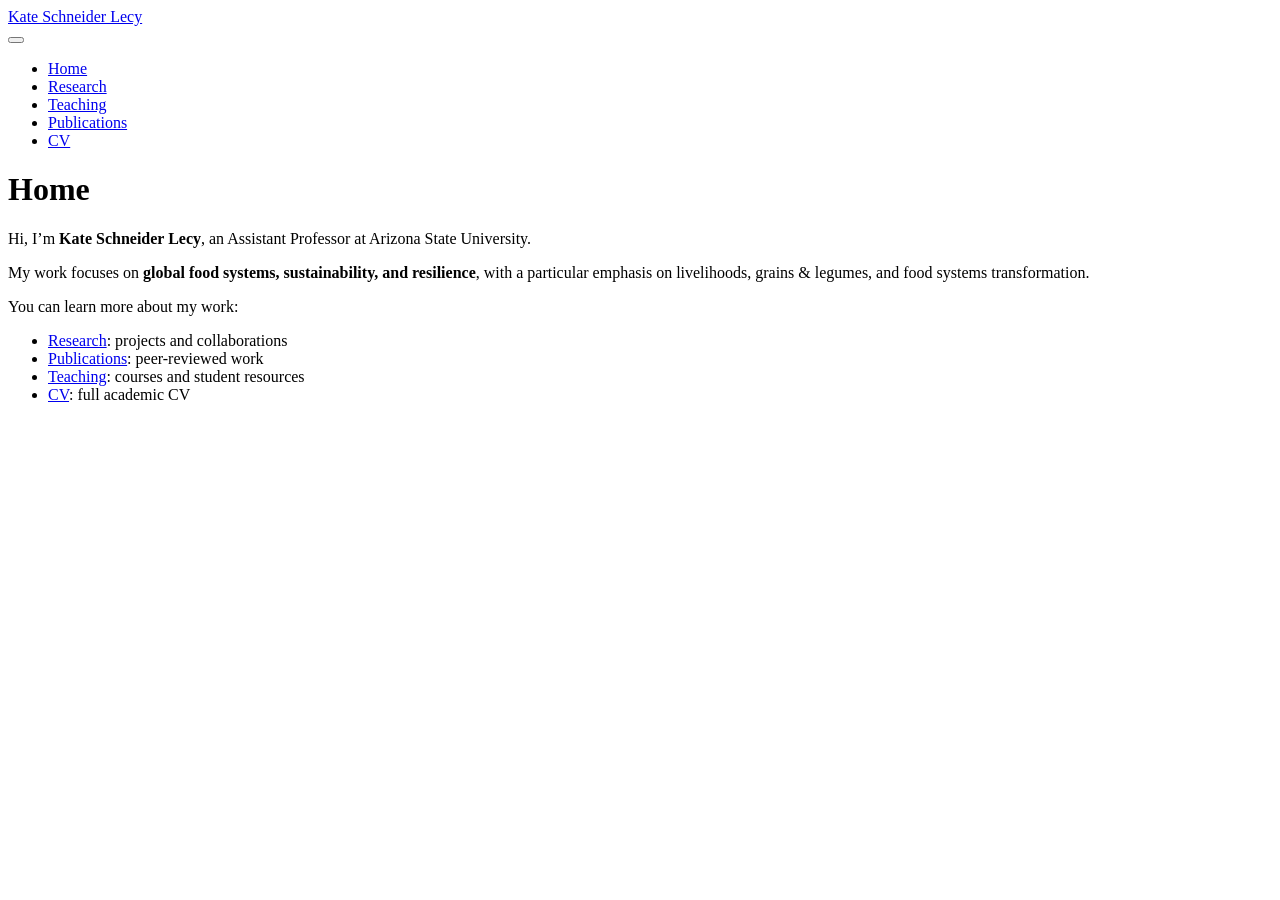
==== docs/index.html @ 6c06beaf "Initial setup" ====
<!DOCTYPE html>
<html xmlns="http://www.w3.org/1999/xhtml" lang="en" xml:lang="en"><head>

<meta charset="utf-8">
<meta name="generator" content="quarto-1.7.32">

<meta name="viewport" content="width=device-width, initial-scale=1.0, user-scalable=yes">


<title>Home – Kate Schneider Lecy</title>
<style>
code{white-space: pre-wrap;}
span.smallcaps{font-variant: small-caps;}
div.columns{display: flex; gap: min(4vw, 1.5em);}
div.column{flex: auto; overflow-x: auto;}
div.hanging-indent{margin-left: 1.5em; text-indent: -1.5em;}
ul.task-list{list-style: none;}
ul.task-list li input[type="checkbox"] {
  width: 0.8em;
  margin: 0 0.8em 0.2em -1em; /* quarto-specific, see https://github.com/quarto-dev/quarto-cli/issues/4556 */ 
  vertical-align: middle;
}
</style>


<script src="site_libs/quarto-nav/quarto-nav.js"></script>
<script src="site_libs/quarto-nav/headroom.min.js"></script>
<script src="site_libs/clipboard/clipboard.min.js"></script>
<script src="site_libs/quarto-search/autocomplete.umd.js"></script>
<script src="site_libs/quarto-search/fuse.min.js"></script>
<script src="site_libs/quarto-search/quarto-search.js"></script>
<meta name="quarto:offset" content="./">
<script src="site_libs/quarto-html/quarto.js" type="module"></script>
<script src="site_libs/quarto-html/tabsets/tabsets.js" type="module"></script>
<script src="site_libs/quarto-html/popper.min.js"></script>
<script src="site_libs/quarto-html/tippy.umd.min.js"></script>
<script src="site_libs/quarto-html/anchor.min.js"></script>
<link href="site_libs/quarto-html/tippy.css" rel="stylesheet">
<link href="site_libs/quarto-html/quarto-syntax-highlighting-37eea08aefeeee20ff55810ff984fec1.css" rel="stylesheet" id="quarto-text-highlighting-styles">
<script src="site_libs/bootstrap/bootstrap.min.js"></script>
<link href="site_libs/bootstrap/bootstrap-icons.css" rel="stylesheet">
<link href="site_libs/bootstrap/bootstrap-dfb324f25d9b1687192fa8be62ac8f9c.min.css" rel="stylesheet" append-hash="true" id="quarto-bootstrap" data-mode="light">
<script id="quarto-search-options" type="application/json">{
  "location": "navbar",
  "copy-button": false,
  "collapse-after": 3,
  "panel-placement": "end",
  "type": "overlay",
  "limit": 50,
  "keyboard-shortcut": [
    "f",
    "/",
    "s"
  ],
  "show-item-context": false,
  "language": {
    "search-no-results-text": "No results",
    "search-matching-documents-text": "matching documents",
    "search-copy-link-title": "Copy link to search",
    "search-hide-matches-text": "Hide additional matches",
    "search-more-match-text": "more match in this document",
    "search-more-matches-text": "more matches in this document",
    "search-clear-button-title": "Clear",
    "search-text-placeholder": "",
    "search-detached-cancel-button-title": "Cancel",
    "search-submit-button-title": "Submit",
    "search-label": "Search"
  }
}</script>


</head>

<body class="nav-fixed fullcontent quarto-light">

<div id="quarto-search-results"></div>
  <header id="quarto-header" class="headroom fixed-top">
    <nav class="navbar navbar-expand-lg " data-bs-theme="dark">
      <div class="navbar-container container-fluid">
      <div class="navbar-brand-container mx-auto">
    <a class="navbar-brand" href="./index.html">
    <span class="navbar-title">Kate Schneider Lecy</span>
    </a>
  </div>
            <div id="quarto-search" class="" title="Search"></div>
          <button class="navbar-toggler" type="button" data-bs-toggle="collapse" data-bs-target="#navbarCollapse" aria-controls="navbarCollapse" role="menu" aria-expanded="false" aria-label="Toggle navigation" onclick="if (window.quartoToggleHeadroom) { window.quartoToggleHeadroom(); }">
  <span class="navbar-toggler-icon"></span>
</button>
          <div class="collapse navbar-collapse" id="navbarCollapse">
            <ul class="navbar-nav navbar-nav-scroll me-auto">
  <li class="nav-item">
    <a class="nav-link active" href="./index.html" aria-current="page"> 
<span class="menu-text">Home</span></a>
  </li>  
  <li class="nav-item">
    <a class="nav-link" href="./research.html"> 
<span class="menu-text">Research</span></a>
  </li>  
  <li class="nav-item">
    <a class="nav-link" href="./teaching.html"> 
<span class="menu-text">Teaching</span></a>
  </li>  
  <li class="nav-item">
    <a class="nav-link" href="./publications.html"> 
<span class="menu-text">Publications</span></a>
  </li>  
  <li class="nav-item">
    <a class="nav-link" href="./cv.html"> 
<span class="menu-text">CV</span></a>
  </li>  
</ul>
          </div> <!-- /navcollapse -->
            <div class="quarto-navbar-tools">
</div>
      </div> <!-- /container-fluid -->
    </nav>
</header>
<!-- content -->
<div id="quarto-content" class="quarto-container page-columns page-rows-contents page-layout-article page-navbar">
<!-- sidebar -->
<!-- margin-sidebar -->
    
<!-- main -->
<main class="content" id="quarto-document-content">

<header id="title-block-header" class="quarto-title-block default">
<div class="quarto-title">
<h1 class="title">Home</h1>
</div>



<div class="quarto-title-meta">

    
  
    
  </div>
  


</header>


<p>Hi, I’m <strong>Kate Schneider Lecy</strong>, an Assistant Professor at Arizona State University.</p>
<p>My work focuses on <strong>global food systems, sustainability, and resilience</strong>, with a particular emphasis on livelihoods, grains &amp; legumes, and food systems transformation.</p>
<p>You can learn more about my work:</p>
<ul>
<li><a href="./research.html">Research</a>: projects and collaborations<br>
</li>
<li><a href="./publications.html">Publications</a>: peer-reviewed work<br>
</li>
<li><a href="./teaching.html">Teaching</a>: courses and student resources<br>
</li>
<li><a href="./cv.html">CV</a>: full academic CV</li>
</ul>



</main> <!-- /main -->
<script id="quarto-html-after-body" type="application/javascript">
  window.document.addEventListener("DOMContentLoaded", function (event) {
    const icon = "";
    const anchorJS = new window.AnchorJS();
    anchorJS.options = {
      placement: 'right',
      icon: icon
    };
    anchorJS.add('.anchored');
    const isCodeAnnotation = (el) => {
      for (const clz of el.classList) {
        if (clz.startsWith('code-annotation-')) {                     
          return true;
        }
      }
      return false;
    }
    const onCopySuccess = function(e) {
      // button target
      const button = e.trigger;
      // don't keep focus
      button.blur();
      // flash "checked"
      button.classList.add('code-copy-button-checked');
      var currentTitle = button.getAttribute("title");
      button.setAttribute("title", "Copied!");
      let tooltip;
      if (window.bootstrap) {
        button.setAttribute("data-bs-toggle", "tooltip");
        button.setAttribute("data-bs-placement", "left");
        button.setAttribute("data-bs-title", "Copied!");
        tooltip = new bootstrap.Tooltip(button, 
          { trigger: "manual", 
            customClass: "code-copy-button-tooltip",
            offset: [0, -8]});
        tooltip.show();    
      }
      setTimeout(function() {
        if (tooltip) {
          tooltip.hide();
          button.removeAttribute("data-bs-title");
          button.removeAttribute("data-bs-toggle");
          button.removeAttribute("data-bs-placement");
        }
        button.setAttribute("title", currentTitle);
        button.classList.remove('code-copy-button-checked');
      }, 1000);
      // clear code selection
      e.clearSelection();
    }
    const getTextToCopy = function(trigger) {
        const codeEl = trigger.previousElementSibling.cloneNode(true);
        for (const childEl of codeEl.children) {
          if (isCodeAnnotation(childEl)) {
            childEl.remove();
          }
        }
        return codeEl.innerText;
    }
    const clipboard = new window.ClipboardJS('.code-copy-button:not([data-in-quarto-modal])', {
      text: getTextToCopy
    });
    clipboard.on('success', onCopySuccess);
    if (window.document.getElementById('quarto-embedded-source-code-modal')) {
      const clipboardModal = new window.ClipboardJS('.code-copy-button[data-in-quarto-modal]', {
        text: getTextToCopy,
        container: window.document.getElementById('quarto-embedded-source-code-modal')
      });
      clipboardModal.on('success', onCopySuccess);
    }
      var localhostRegex = new RegExp(/^(?:http|https):\/\/localhost\:?[0-9]*\//);
      var mailtoRegex = new RegExp(/^mailto:/);
        var filterRegex = new RegExp("https:\/\/www\.kateschneider\.com");
      var isInternal = (href) => {
          return filterRegex.test(href) || localhostRegex.test(href) || mailtoRegex.test(href);
      }
      // Inspect non-navigation links and adorn them if external
     var links = window.document.querySelectorAll('a[href]:not(.nav-link):not(.navbar-brand):not(.toc-action):not(.sidebar-link):not(.sidebar-item-toggle):not(.pagination-link):not(.no-external):not([aria-hidden]):not(.dropdown-item):not(.quarto-navigation-tool):not(.about-link)');
      for (var i=0; i<links.length; i++) {
        const link = links[i];
        if (!isInternal(link.href)) {
          // undo the damage that might have been done by quarto-nav.js in the case of
          // links that we want to consider external
          if (link.dataset.originalHref !== undefined) {
            link.href = link.dataset.originalHref;
          }
        }
      }
    function tippyHover(el, contentFn, onTriggerFn, onUntriggerFn) {
      const config = {
        allowHTML: true,
        maxWidth: 500,
        delay: 100,
        arrow: false,
        appendTo: function(el) {
            return el.parentElement;
        },
        interactive: true,
        interactiveBorder: 10,
        theme: 'quarto',
        placement: 'bottom-start',
      };
      if (contentFn) {
        config.content = contentFn;
      }
      if (onTriggerFn) {
        config.onTrigger = onTriggerFn;
      }
      if (onUntriggerFn) {
        config.onUntrigger = onUntriggerFn;
      }
      window.tippy(el, config); 
    }
    const noterefs = window.document.querySelectorAll('a[role="doc-noteref"]');
    for (var i=0; i<noterefs.length; i++) {
      const ref = noterefs[i];
      tippyHover(ref, function() {
        // use id or data attribute instead here
        let href = ref.getAttribute('data-footnote-href') || ref.getAttribute('href');
        try { href = new URL(href).hash; } catch {}
        const id = href.replace(/^#\/?/, "");
        const note = window.document.getElementById(id);
        if (note) {
          return note.innerHTML;
        } else {
          return "";
        }
      });
    }
    const xrefs = window.document.querySelectorAll('a.quarto-xref');
    const processXRef = (id, note) => {
      // Strip column container classes
      const stripColumnClz = (el) => {
        el.classList.remove("page-full", "page-columns");
        if (el.children) {
          for (const child of el.children) {
            stripColumnClz(child);
          }
        }
      }
      stripColumnClz(note)
      if (id === null || id.startsWith('sec-')) {
        // Special case sections, only their first couple elements
        const container = document.createElement("div");
        if (note.children && note.children.length > 2) {
          container.appendChild(note.children[0].cloneNode(true));
          for (let i = 1; i < note.children.length; i++) {
            const child = note.children[i];
            if (child.tagName === "P" && child.innerText === "") {
              continue;
            } else {
              container.appendChild(child.cloneNode(true));
              break;
            }
          }
          if (window.Quarto?.typesetMath) {
            window.Quarto.typesetMath(container);
          }
          return container.innerHTML
        } else {
          if (window.Quarto?.typesetMath) {
            window.Quarto.typesetMath(note);
          }
          return note.innerHTML;
        }
      } else {
        // Remove any anchor links if they are present
        const anchorLink = note.querySelector('a.anchorjs-link');
        if (anchorLink) {
          anchorLink.remove();
        }
        if (window.Quarto?.typesetMath) {
          window.Quarto.typesetMath(note);
        }
        if (note.classList.contains("callout")) {
          return note.outerHTML;
        } else {
          return note.innerHTML;
        }
      }
    }
    for (var i=0; i<xrefs.length; i++) {
      const xref = xrefs[i];
      tippyHover(xref, undefined, function(instance) {
        instance.disable();
        let url = xref.getAttribute('href');
        let hash = undefined; 
        if (url.startsWith('#')) {
          hash = url;
        } else {
          try { hash = new URL(url).hash; } catch {}
        }
        if (hash) {
          const id = hash.replace(/^#\/?/, "");
          const note = window.document.getElementById(id);
          if (note !== null) {
            try {
              const html = processXRef(id, note.cloneNode(true));
              instance.setContent(html);
            } finally {
              instance.enable();
              instance.show();
            }
          } else {
            // See if we can fetch this
            fetch(url.split('#')[0])
            .then(res => res.text())
            .then(html => {
              const parser = new DOMParser();
              const htmlDoc = parser.parseFromString(html, "text/html");
              const note = htmlDoc.getElementById(id);
              if (note !== null) {
                const html = processXRef(id, note);
                instance.setContent(html);
              } 
            }).finally(() => {
              instance.enable();
              instance.show();
            });
          }
        } else {
          // See if we can fetch a full url (with no hash to target)
          // This is a special case and we should probably do some content thinning / targeting
          fetch(url)
          .then(res => res.text())
          .then(html => {
            const parser = new DOMParser();
            const htmlDoc = parser.parseFromString(html, "text/html");
            const note = htmlDoc.querySelector('main.content');
            if (note !== null) {
              // This should only happen for chapter cross references
              // (since there is no id in the URL)
              // remove the first header
              if (note.children.length > 0 && note.children[0].tagName === "HEADER") {
                note.children[0].remove();
              }
              const html = processXRef(null, note);
              instance.setContent(html);
            } 
          }).finally(() => {
            instance.enable();
            instance.show();
          });
        }
      }, function(instance) {
      });
    }
        let selectedAnnoteEl;
        const selectorForAnnotation = ( cell, annotation) => {
          let cellAttr = 'data-code-cell="' + cell + '"';
          let lineAttr = 'data-code-annotation="' +  annotation + '"';
          const selector = 'span[' + cellAttr + '][' + lineAttr + ']';
          return selector;
        }
        const selectCodeLines = (annoteEl) => {
          const doc = window.document;
          const targetCell = annoteEl.getAttribute("data-target-cell");
          const targetAnnotation = annoteEl.getAttribute("data-target-annotation");
          const annoteSpan = window.document.querySelector(selectorForAnnotation(targetCell, targetAnnotation));
          const lines = annoteSpan.getAttribute("data-code-lines").split(",");
          const lineIds = lines.map((line) => {
            return targetCell + "-" + line;
          })
          let top = null;
          let height = null;
          let parent = null;
          if (lineIds.length > 0) {
              //compute the position of the single el (top and bottom and make a div)
              const el = window.document.getElementById(lineIds[0]);
              top = el.offsetTop;
              height = el.offsetHeight;
              parent = el.parentElement.parentElement;
            if (lineIds.length > 1) {
              const lastEl = window.document.getElementById(lineIds[lineIds.length - 1]);
              const bottom = lastEl.offsetTop + lastEl.offsetHeight;
              height = bottom - top;
            }
            if (top !== null && height !== null && parent !== null) {
              // cook up a div (if necessary) and position it 
              let div = window.document.getElementById("code-annotation-line-highlight");
              if (div === null) {
                div = window.document.createElement("div");
                div.setAttribute("id", "code-annotation-line-highlight");
                div.style.position = 'absolute';
                parent.appendChild(div);
              }
              div.style.top = top - 2 + "px";
              div.style.height = height + 4 + "px";
              div.style.left = 0;
              let gutterDiv = window.document.getElementById("code-annotation-line-highlight-gutter");
              if (gutterDiv === null) {
                gutterDiv = window.document.createElement("div");
                gutterDiv.setAttribute("id", "code-annotation-line-highlight-gutter");
                gutterDiv.style.position = 'absolute';
                const codeCell = window.document.getElementById(targetCell);
                const gutter = codeCell.querySelector('.code-annotation-gutter');
                gutter.appendChild(gutterDiv);
              }
              gutterDiv.style.top = top - 2 + "px";
              gutterDiv.style.height = height + 4 + "px";
            }
            selectedAnnoteEl = annoteEl;
          }
        };
        const unselectCodeLines = () => {
          const elementsIds = ["code-annotation-line-highlight", "code-annotation-line-highlight-gutter"];
          elementsIds.forEach((elId) => {
            const div = window.document.getElementById(elId);
            if (div) {
              div.remove();
            }
          });
          selectedAnnoteEl = undefined;
        };
          // Handle positioning of the toggle
      window.addEventListener(
        "resize",
        throttle(() => {
          elRect = undefined;
          if (selectedAnnoteEl) {
            selectCodeLines(selectedAnnoteEl);
          }
        }, 10)
      );
      function throttle(fn, ms) {
      let throttle = false;
      let timer;
        return (...args) => {
          if(!throttle) { // first call gets through
              fn.apply(this, args);
              throttle = true;
          } else { // all the others get throttled
              if(timer) clearTimeout(timer); // cancel #2
              timer = setTimeout(() => {
                fn.apply(this, args);
                timer = throttle = false;
              }, ms);
          }
        };
      }
        // Attach click handler to the DT
        const annoteDls = window.document.querySelectorAll('dt[data-target-cell]');
        for (const annoteDlNode of annoteDls) {
          annoteDlNode.addEventListener('click', (event) => {
            const clickedEl = event.target;
            if (clickedEl !== selectedAnnoteEl) {
              unselectCodeLines();
              const activeEl = window.document.querySelector('dt[data-target-cell].code-annotation-active');
              if (activeEl) {
                activeEl.classList.remove('code-annotation-active');
              }
              selectCodeLines(clickedEl);
              clickedEl.classList.add('code-annotation-active');
            } else {
              // Unselect the line
              unselectCodeLines();
              clickedEl.classList.remove('code-annotation-active');
            }
          });
        }
    const findCites = (el) => {
      const parentEl = el.parentElement;
      if (parentEl) {
        const cites = parentEl.dataset.cites;
        if (cites) {
          return {
            el,
            cites: cites.split(' ')
          };
        } else {
          return findCites(el.parentElement)
        }
      } else {
        return undefined;
      }
    };
    var bibliorefs = window.document.querySelectorAll('a[role="doc-biblioref"]');
    for (var i=0; i<bibliorefs.length; i++) {
      const ref = bibliorefs[i];
      const citeInfo = findCites(ref);
      if (citeInfo) {
        tippyHover(citeInfo.el, function() {
          var popup = window.document.createElement('div');
          citeInfo.cites.forEach(function(cite) {
            var citeDiv = window.document.createElement('div');
            citeDiv.classList.add('hanging-indent');
            citeDiv.classList.add('csl-entry');
            var biblioDiv = window.document.getElementById('ref-' + cite);
            if (biblioDiv) {
              citeDiv.innerHTML = biblioDiv.innerHTML;
            }
            popup.appendChild(citeDiv);
          });
          return popup.innerHTML;
        });
      }
    }
  });
  </script>
</div> <!-- /content -->




</body></html>
---- docs/site_libs/quarto-html/tippy.css ----
.tippy-box[data-animation=fade][data-state=hidden]{opacity:0}[data-tippy-root]{max-width:calc(100vw - 10px)}.tippy-box{position:relative;background-color:#333;color:#fff;border-radius:4px;font-size:14px;line-height:1.4;white-space:normal;outline:0;transition-property:transform,visibility,opacity}.tippy-box[data-placement^=top]>.tippy-arrow{bottom:0}.tippy-box[data-placement^=top]>.tippy-arrow:before{bottom:-7px;left:0;border-width:8px 8px 0;border-top-color:initial;transform-origin:center top}.tippy-box[data-placement^=bottom]>.tippy-arrow{top:0}.tippy-box[data-placement^=bottom]>.tippy-arrow:before{top:-7px;left:0;border-width:0 8px 8px;border-bottom-color:initial;transform-origin:center bottom}.tippy-box[data-placement^=left]>.tippy-arrow{right:0}.tippy-box[data-placement^=left]>.tippy-arrow:before{border-width:8px 0 8px 8px;border-left-color:initial;right:-7px;transform-origin:center left}.tippy-box[data-placement^=right]>.tippy-arrow{left:0}.tippy-box[data-placement^=right]>.tippy-arrow:before{left:-7px;border-width:8px 8px 8px 0;border-right-color:initial;transform-origin:center right}.tippy-box[data-inertia][data-state=visible]{transition-timing-function:cubic-bezier(.54,1.5,.38,1.11)}.tippy-arrow{width:16px;height:16px;color:#333}.tippy-arrow:before{content:"";position:absolute;border-color:transparent;border-style:solid}.tippy-content{position:relative;padding:5px 9px;z-index:1}
---- docs/site_libs/quarto-html/quarto-syntax-highlighting-37eea08aefeeee20ff55810ff984fec1.css ----
/* quarto syntax highlight colors */
:root {
  --quarto-hl-ot-color: #003B4F;
  --quarto-hl-at-color: #657422;
  --quarto-hl-ss-color: #20794D;
  --quarto-hl-an-color: #5E5E5E;
  --quarto-hl-fu-color: #4758AB;
  --quarto-hl-st-color: #20794D;
  --quarto-hl-cf-color: #003B4F;
  --quarto-hl-op-color: #5E5E5E;
  --quarto-hl-er-color: #AD0000;
  --quarto-hl-bn-color: #AD0000;
  --quarto-hl-al-color: #AD0000;
  --quarto-hl-va-color: #111111;
  --quarto-hl-bu-color: inherit;
  --quarto-hl-ex-color: inherit;
  --quarto-hl-pp-color: #AD0000;
  --quarto-hl-in-color: #5E5E5E;
  --quarto-hl-vs-color: #20794D;
  --quarto-hl-wa-color: #5E5E5E;
  --quarto-hl-do-color: #5E5E5E;
  --quarto-hl-im-color: #00769E;
  --quarto-hl-ch-color: #20794D;
  --quarto-hl-dt-color: #AD0000;
  --quarto-hl-fl-color: #AD0000;
  --quarto-hl-co-color: #5E5E5E;
  --quarto-hl-cv-color: #5E5E5E;
  --quarto-hl-cn-color: #8f5902;
  --quarto-hl-sc-color: #5E5E5E;
  --quarto-hl-dv-color: #AD0000;
  --quarto-hl-kw-color: #003B4F;
}

/* other quarto variables */
:root {
  --quarto-font-monospace: SFMono-Regular, Menlo, Monaco, Consolas, "Liberation Mono", "Courier New", monospace;
}

/* syntax highlight based on Pandoc's rules */
pre > code.sourceCode > span {
  color: #003B4F;
}

code.sourceCode > span {
  color: #003B4F;
}

div.sourceCode,
div.sourceCode pre.sourceCode {
  color: #003B4F;
}

/* Normal */
code span {
  color: #003B4F;
}

/* Alert */
code span.al {
  color: #AD0000;
  font-style: inherit;
}

/* Annotation */
code span.an {
  color: #5E5E5E;
  font-style: inherit;
}

/* Attribute */
code span.at {
  color: #657422;
  font-style: inherit;
}

/* BaseN */
code span.bn {
  color: #AD0000;
  font-style: inherit;
}

/* BuiltIn */
code span.bu {
  font-style: inherit;
}

/* ControlFlow */
code span.cf {
  color: #003B4F;
  font-weight: bold;
  font-style: inherit;
}

/* Char */
code span.ch {
  color: #20794D;
  font-style: inherit;
}

/* Constant */
code span.cn {
  color: #8f5902;
  font-style: inherit;
}

/* Comment */
code span.co {
  color: #5E5E5E;
  font-style: inherit;
}

/* CommentVar */
code span.cv {
  color: #5E5E5E;
  font-style: italic;
}

/* Documentation */
code span.do {
  color: #5E5E5E;
  font-style: italic;
}

/* DataType */
code span.dt {
  color: #AD0000;
  font-style: inherit;
}

/* DecVal */
code span.dv {
  color: #AD0000;
  font-style: inherit;
}

/* Error */
code span.er {
  color: #AD0000;
  font-style: inherit;
}

/* Extension */
code span.ex {
  font-style: inherit;
}

/* Float */
code span.fl {
  color: #AD0000;
  font-style: inherit;
}

/* Function */
code span.fu {
  color: #4758AB;
  font-style: inherit;
}

/* Import */
code span.im {
  color: #00769E;
  font-style: inherit;
}

/* Information */
code span.in {
  color: #5E5E5E;
  font-style: inherit;
}

/* Keyword */
code span.kw {
  color: #003B4F;
  font-weight: bold;
  font-style: inherit;
}

/* Operator */
code span.op {
  color: #5E5E5E;
  font-style: inherit;
}

/* Other */
code span.ot {
  color: #003B4F;
  font-style: inherit;
}

/* Preprocessor */
code span.pp {
  color: #AD0000;
  font-style: inherit;
}

/* SpecialChar */
code span.sc {
  color: #5E5E5E;
  font-style: inherit;
}

/* SpecialString */
code span.ss {
  color: #20794D;
  font-style: inherit;
}

/* String */
code span.st {
  color: #20794D;
  font-style: inherit;
}

/* Variable */
code span.va {
  color: #111111;
  font-style: inherit;
}

/* VerbatimString */
code span.vs {
  color: #20794D;
  font-style: inherit;
}

/* Warning */
code span.wa {
  color: #5E5E5E;
  font-style: italic;
}

.prevent-inlining {
  content: "</";
}

/*# sourceMappingURL=27d3d809615f7771493d095567f04340.css.map */
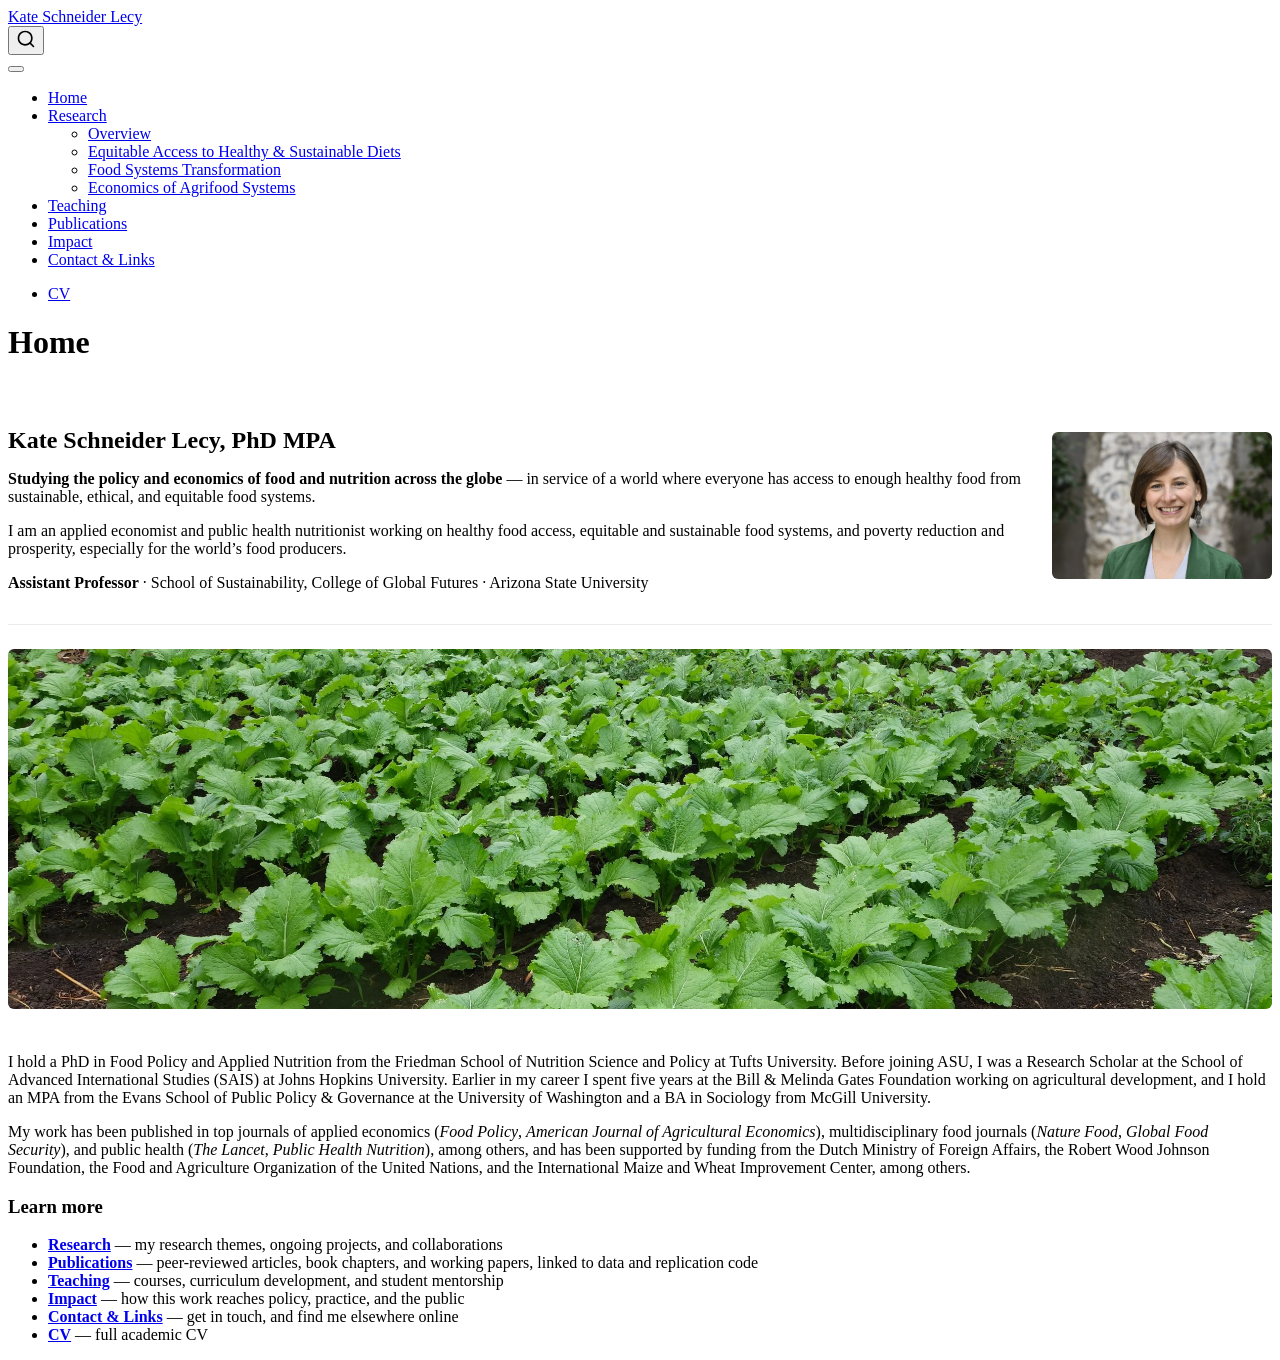
==== commit 15d24acc: "Rebuild site: research theme pages, curated publications pipeline, photos, CV automation - Split Res" ====
--- a/docs/index.html
+++ b/docs/index.html
@@ -2,13 +2,16 @@
 <html xmlns="http://www.w3.org/1999/xhtml" lang="en" xml:lang="en"><head>
 
 <meta charset="utf-8">
-<meta name="generator" content="quarto-1.7.32">
+<meta name="generator" content="quarto-1.9.38">
 
 <meta name="viewport" content="width=device-width, initial-scale=1.0, user-scalable=yes">
 
 
 <title>Home – Kate Schneider Lecy</title>
 <style>
+/* Default styles provided by pandoc.
+** See https://pandoc.org/MANUAL.html#variables-for-html for config info.
+*/
 code{white-space: pre-wrap;}
 span.smallcaps{font-variant: small-caps;}
 div.columns{display: flex; gap: min(4vw, 1.5em);}
@@ -36,10 +39,10 @@
 <script src="site_libs/quarto-html/tippy.umd.min.js"></script>
 <script src="site_libs/quarto-html/anchor.min.js"></script>
 <link href="site_libs/quarto-html/tippy.css" rel="stylesheet">
-<link href="site_libs/quarto-html/quarto-syntax-highlighting-37eea08aefeeee20ff55810ff984fec1.css" rel="stylesheet" id="quarto-text-highlighting-styles">
+<link href="site_libs/quarto-html/quarto-syntax-highlighting-15634bcf2e68342d4ad2dfa704d543f6.css" rel="stylesheet" id="quarto-text-highlighting-styles">
 <script src="site_libs/bootstrap/bootstrap.min.js"></script>
 <link href="site_libs/bootstrap/bootstrap-icons.css" rel="stylesheet">
-<link href="site_libs/bootstrap/bootstrap-dfb324f25d9b1687192fa8be62ac8f9c.min.css" rel="stylesheet" append-hash="true" id="quarto-bootstrap" data-mode="light">
+<link href="site_libs/bootstrap/bootstrap-a0f9fd0d421825b736dc1bbcbcba2219.min.css" rel="stylesheet" append-hash="true" id="quarto-bootstrap" data-mode="light">
 <script id="quarto-search-options" type="application/json">{
   "location": "navbar",
   "copy-button": false,
@@ -69,6 +72,7 @@
 }</script>
 
 
+<link rel="stylesheet" href="styles.css">
 </head>
 
 <body class="nav-fixed fullcontent quarto-light">
@@ -92,10 +96,29 @@
     <a class="nav-link active" href="./index.html" aria-current="page"> 
 <span class="menu-text">Home</span></a>
   </li>  
-  <li class="nav-item">
-    <a class="nav-link" href="./research.html"> 
-<span class="menu-text">Research</span></a>
-  </li>  
+  <li class="nav-item dropdown ">
+    <a class="nav-link dropdown-toggle" href="#" id="nav-menu-research" role="link" data-bs-toggle="dropdown" aria-expanded="false">
+ <span class="menu-text">Research</span>
+    </a>
+    <ul class="dropdown-menu" aria-labelledby="nav-menu-research">    
+        <li>
+    <a class="dropdown-item" href="./research.html">
+ <span class="dropdown-text">Overview</span></a>
+  </li>  
+        <li>
+    <a class="dropdown-item" href="./research-equitable-access.html">
+ <span class="dropdown-text">Equitable Access to Healthy &amp; Sustainable Diets</span></a>
+  </li>  
+        <li>
+    <a class="dropdown-item" href="./research-food-systems-transformation.html">
+ <span class="dropdown-text">Food Systems Transformation</span></a>
+  </li>  
+        <li>
+    <a class="dropdown-item" href="./research-economics-data-gaps.html">
+ <span class="dropdown-text">Economics of Agrifood Systems</span></a>
+  </li>  
+    </ul>
+  </li>
   <li class="nav-item">
     <a class="nav-link" href="./teaching.html"> 
 <span class="menu-text">Teaching</span></a>
@@ -104,6 +127,16 @@
     <a class="nav-link" href="./publications.html"> 
 <span class="menu-text">Publications</span></a>
   </li>  
+  <li class="nav-item">
+    <a class="nav-link" href="./impact.html"> 
+<span class="menu-text">Impact</span></a>
+  </li>  
+  <li class="nav-item">
+    <a class="nav-link" href="./contact.html"> 
+<span class="menu-text">Contact &amp; Links</span></a>
+  </li>  
+</ul>
+            <ul class="navbar-nav navbar-nav-scroll ms-auto">
   <li class="nav-item">
     <a class="nav-link" href="./cv.html"> 
 <span class="menu-text">CV</span></a>
@@ -142,20 +175,31 @@
 </header>
 
 
-<p>Hi, I’m <strong>Kate Schneider Lecy</strong>, an Assistant Professor at Arizona State University.</p>
-<p>My work focuses on <strong>global food systems, sustainability, and resilience</strong>, with a particular emphasis on livelihoods, grains &amp; legumes, and food systems transformation.</p>
-<p>You can learn more about my work:</p>
+<div class="hero hero-with-photo">
+<section id="kate-schneider-lecy-phd-mpa" class="level1 hero-text">
+<h1>Kate Schneider Lecy, PhD MPA</h1>
+<p><strong>Studying the policy and economics of food and nutrition across the globe</strong> — in service of a world where everyone has access to enough healthy food from sustainable, ethical, and equitable food systems.</p>
+<p>I am an applied economist and public health nutritionist working on healthy food access, equitable and sustainable food systems, and poverty reduction and prosperity, especially for the world’s food producers.</p>
+<p><strong>Assistant Professor</strong> · School of Sustainability, College of Global Futures · Arizona State University</p>
+</section>
+<p><img src="images/headshot.webp" class="hero-photo img-fluid"></p>
+</div>
+<p><img src="images/home-hero.webp" class="banner-photo img-fluid" alt="Fieldwork photo"></p>
+<p>I hold a PhD in Food Policy and Applied Nutrition from the Friedman School of Nutrition Science and Policy at Tufts University. Before joining ASU, I was a Research Scholar at the School of Advanced International Studies (SAIS) at Johns Hopkins University. Earlier in my career I spent five years at the Bill &amp; Melinda Gates Foundation working on agricultural development, and I hold an MPA from the Evans School of Public Policy &amp; Governance at the University of Washington and a BA in Sociology from McGill University.</p>
+<p>My work has been published in top journals of applied economics (<em>Food Policy</em>, <em>American Journal of Agricultural Economics</em>), multidisciplinary food journals (<em>Nature Food</em>, <em>Global Food Security</em>), and public health (<em>The Lancet</em>, <em>Public Health Nutrition</em>), among others, and has been supported by funding from the Dutch Ministry of Foreign Affairs, the Robert Wood Johnson Foundation, the Food and Agriculture Organization of the United Nations, and the International Maize and Wheat Improvement Center, among others.</p>
+<section id="learn-more" class="level3">
+<h3 class="anchored" data-anchor-id="learn-more">Learn more</h3>
 <ul>
-<li><a href="./research.html">Research</a>: projects and collaborations<br>
-</li>
-<li><a href="./publications.html">Publications</a>: peer-reviewed work<br>
-</li>
-<li><a href="./teaching.html">Teaching</a>: courses and student resources<br>
-</li>
-<li><a href="./cv.html">CV</a>: full academic CV</li>
+<li><strong><a href="./research.html">Research</a></strong> — my research themes, ongoing projects, and collaborations</li>
+<li><strong><a href="./publications.html">Publications</a></strong> — peer-reviewed articles, book chapters, and working papers, linked to data and replication code</li>
+<li><strong><a href="./teaching.html">Teaching</a></strong> — courses, curriculum development, and student mentorship</li>
+<li><strong><a href="./impact.html">Impact</a></strong> — how this work reaches policy, practice, and the public</li>
+<li><strong><a href="./contact.html">Contact &amp; Links</a></strong> — get in touch, and find me elsewhere online</li>
+<li><strong><a href="./cv.html">CV</a></strong> — full academic CV</li>
 </ul>
 
 
+</section>
 
 </main> <!-- /main -->
 <script id="quarto-html-after-body" type="application/javascript">
@@ -209,13 +253,14 @@
       e.clearSelection();
     }
     const getTextToCopy = function(trigger) {
-        const codeEl = trigger.previousElementSibling.cloneNode(true);
-        for (const childEl of codeEl.children) {
-          if (isCodeAnnotation(childEl)) {
-            childEl.remove();
-          }
-        }
-        return codeEl.innerText;
+      const outerScaffold = trigger.parentElement.cloneNode(true);
+      const codeEl = outerScaffold.querySelector('code');
+      for (const childEl of codeEl.children) {
+        if (isCodeAnnotation(childEl)) {
+          childEl.remove();
+        }
+      }
+      return codeEl.innerText;
     }
     const clipboard = new window.ClipboardJS('.code-copy-button:not([data-in-quarto-modal])', {
       text: getTextToCopy
--- a/docs/site_libs/quarto-html/quarto-syntax-highlighting-15634bcf2e68342d4ad2dfa704d543f6.css
+++ b/docs/site_libs/quarto-html/quarto-syntax-highlighting-15634bcf2e68342d4ad2dfa704d543f6.css
@@ -0,0 +1,236 @@
+/* quarto syntax highlight colors */
+:root {
+  --quarto-hl-ot-color: #003B4F;
+  --quarto-hl-at-color: #657422;
+  --quarto-hl-ss-color: #20794D;
+  --quarto-hl-an-color: #5E5E5E;
+  --quarto-hl-fu-color: #4758AB;
+  --quarto-hl-st-color: #20794D;
+  --quarto-hl-cf-color: #003B4F;
+  --quarto-hl-op-color: #5E5E5E;
+  --quarto-hl-er-color: #AD0000;
+  --quarto-hl-bn-color: #AD0000;
+  --quarto-hl-al-color: #AD0000;
+  --quarto-hl-va-color: #111111;
+  --quarto-hl-bu-color: inherit;
+  --quarto-hl-ex-color: inherit;
+  --quarto-hl-pp-color: #AD0000;
+  --quarto-hl-in-color: #5E5E5E;
+  --quarto-hl-vs-color: #20794D;
+  --quarto-hl-wa-color: #5E5E5E;
+  --quarto-hl-do-color: #5E5E5E;
+  --quarto-hl-im-color: #00769E;
+  --quarto-hl-ch-color: #20794D;
+  --quarto-hl-dt-color: #AD0000;
+  --quarto-hl-fl-color: #AD0000;
+  --quarto-hl-co-color: #5E5E5E;
+  --quarto-hl-cv-color: #5E5E5E;
+  --quarto-hl-cn-color: #8f5902;
+  --quarto-hl-sc-color: #5E5E5E;
+  --quarto-hl-dv-color: #AD0000;
+  --quarto-hl-kw-color: #003B4F;
+}
+
+/* other quarto variables */
+:root {
+  --quarto-font-monospace: SFMono-Regular, Menlo, Monaco, Consolas, "Liberation Mono", "Courier New", monospace;
+}
+
+/* syntax highlight based on Pandoc's rules */
+pre > code.sourceCode > span {
+  color: #003B4F;
+}
+
+code.sourceCode > span {
+  color: #003B4F;
+}
+
+div.sourceCode,
+div.sourceCode pre.sourceCode {
+  color: #003B4F;
+}
+
+/* Normal */
+code span {
+  color: #003B4F;
+}
+
+/* Alert */
+code span.al {
+  color: #AD0000;
+  font-style: inherit;
+}
+
+/* Annotation */
+code span.an {
+  color: #5E5E5E;
+  font-style: inherit;
+}
+
+/* Attribute */
+code span.at {
+  color: #657422;
+  font-style: inherit;
+}
+
+/* BaseN */
+code span.bn {
+  color: #AD0000;
+  font-style: inherit;
+}
+
+/* BuiltIn */
+code span.bu {
+  font-style: inherit;
+}
+
+/* ControlFlow */
+code span.cf {
+  color: #003B4F;
+  font-weight: bold;
+  font-style: inherit;
+}
+
+/* Char */
+code span.ch {
+  color: #20794D;
+  font-style: inherit;
+}
+
+/* Constant */
+code span.cn {
+  color: #8f5902;
+  font-style: inherit;
+}
+
+/* Comment */
+code span.co {
+  color: #5E5E5E;
+  font-style: inherit;
+}
+
+/* CommentVar */
+code span.cv {
+  color: #5E5E5E;
+  font-style: italic;
+}
+
+/* Documentation */
+code span.do {
+  color: #5E5E5E;
+  font-style: italic;
+}
+
+/* DataType */
+code span.dt {
+  color: #AD0000;
+  font-style: inherit;
+}
+
+/* DecVal */
+code span.dv {
+  color: #AD0000;
+  font-style: inherit;
+}
+
+/* Error */
+code span.er {
+  color: #AD0000;
+  font-style: inherit;
+}
+
+/* Extension */
+code span.ex {
+  font-style: inherit;
+}
+
+/* Float */
+code span.fl {
+  color: #AD0000;
+  font-style: inherit;
+}
+
+/* Function */
+code span.fu {
+  color: #4758AB;
+  font-style: inherit;
+}
+
+/* Import */
+code span.im {
+  color: #00769E;
+  font-style: inherit;
+}
+
+/* Information */
+code span.in {
+  color: #5E5E5E;
+  font-style: inherit;
+}
+
+/* Keyword */
+code span.kw {
+  color: #003B4F;
+  font-weight: bold;
+  font-style: inherit;
+}
+
+/* Operator */
+code span.op {
+  color: #5E5E5E;
+  font-style: inherit;
+}
+
+/* Other */
+code span.ot {
+  color: #003B4F;
+  font-style: inherit;
+}
+
+/* Preprocessor */
+code span.pp {
+  color: #AD0000;
+  font-style: inherit;
+}
+
+/* SpecialChar */
+code span.sc {
+  color: #5E5E5E;
+  font-style: inherit;
+}
+
+/* SpecialString */
+code span.ss {
+  color: #20794D;
+  font-style: inherit;
+}
+
+/* String */
+code span.st {
+  color: #20794D;
+  font-style: inherit;
+}
+
+/* Variable */
+code span.va {
+  color: #111111;
+  font-style: inherit;
+}
+
+/* VerbatimString */
+code span.vs {
+  color: #20794D;
+  font-style: inherit;
+}
+
+/* Warning */
+code span.wa {
+  color: #5E5E5E;
+  font-style: italic;
+}
+
+.prevent-inlining {
+  content: "</";
+}
+
+/*# sourceMappingURL=f23921c56f73e400b49028c9186a1aa0.css.map */
--- a/docs/styles.css
+++ b/docs/styles.css
@@ -0,0 +1,156 @@
+.hero {
+  padding: 1.5rem 0 1rem 0;
+  border-bottom: 1px solid #e9ecef;
+  margin-bottom: 1.5rem;
+}
+
+.hero h1 {
+  margin-bottom: 0.5rem;
+}
+
+.hero-with-photo {
+  display: flex;
+  flex-wrap: wrap-reverse;
+  align-items: center;
+  gap: 1.5rem;
+}
+
+.hero-text {
+  flex: 2 1 320px;
+}
+
+.hero-photo {
+  flex: 1 1 180px;
+  max-width: 220px;
+  height: auto;
+  border-radius: 6px;
+  object-fit: cover;
+}
+
+.banner-photo {
+  width: 100%;
+  max-height: 360px;
+  object-fit: cover;
+  border-radius: 6px;
+  margin-bottom: 1.5rem;
+}
+
+.theme-photo {
+  width: 100%;
+  max-height: 260px;
+  object-fit: cover;
+  border-radius: 6px;
+  margin: 0.75rem 0 1rem 0;
+}
+
+.float-photo {
+  float: right;
+  width: 180px;
+  height: auto;
+  max-height: 260px;
+  object-fit: cover;
+  border-radius: 6px;
+  margin: 0 0 1rem 1.5rem;
+}
+
+@media (max-width: 700px) {
+  .float-photo {
+    float: none;
+    width: 100%;
+    max-height: 320px;
+    margin: 0 0 1rem 0;
+  }
+}
+
+.theme-grid {
+  display: grid;
+  grid-template-columns: repeat(3, 1fr);
+  gap: 1.5rem;
+  margin: 1.5rem 0;
+}
+
+.theme-card {
+  border: 1px solid #e9ecef;
+  border-radius: 6px;
+  padding: 0.75rem;
+  display: flex;
+  flex-direction: column;
+}
+
+.theme-card-photo {
+  width: 100%;
+  height: 110px;
+  object-fit: cover;
+  border-radius: 4px;
+  margin-bottom: 0.5rem;
+}
+
+/* The image sits in its own <p> as a direct flex child of .theme-card;
+   without this it also matches ".theme-card p" below and absorbs
+   leftover vertical space, pushing shorter cards' headings down. */
+.theme-card > p:first-child {
+  flex-grow: 0;
+  flex-shrink: 0;
+}
+
+.theme-card h3 {
+  margin-top: 0;
+  font-size: 1.05rem;
+}
+
+.theme-card p {
+  flex-grow: 1;
+  font-size: 0.92rem;
+}
+
+@media (max-width: 800px) {
+  .theme-grid {
+    grid-template-columns: 1fr;
+  }
+}
+
+.photo-grid {
+  display: grid;
+  grid-template-columns: repeat(3, 1fr);
+  gap: 1.5rem;
+  margin: 1.5rem 0;
+}
+
+.photo-grid img {
+  width: 100%;
+  height: 180px;
+  object-fit: cover;
+  border-radius: 6px;
+}
+
+@media (max-width: 700px) {
+  .photo-grid {
+    grid-template-columns: repeat(2, 1fr);
+  }
+}
+
+details > summary {
+  cursor: pointer;
+  font-weight: 500;
+  margin-bottom: 0.5rem;
+}
+
+/* Publications lists carry their own "N." number prefix (descending from
+   the section total), so the default bullet marker is redundant. */
+.numbered-pubs ul {
+  list-style: none;
+  padding-left: 0;
+}
+
+.numbered-pubs li {
+  margin-bottom: 0.5rem;
+}
+
+/* Bootstrap's base a{font-weight:400} otherwise overrides bold on any
+   linked text nested inside **bold** markdown, e.g. "**[label](url)**" */
+strong a,
+a strong,
+b a,
+a b {
+  font-weight: bold;
+}
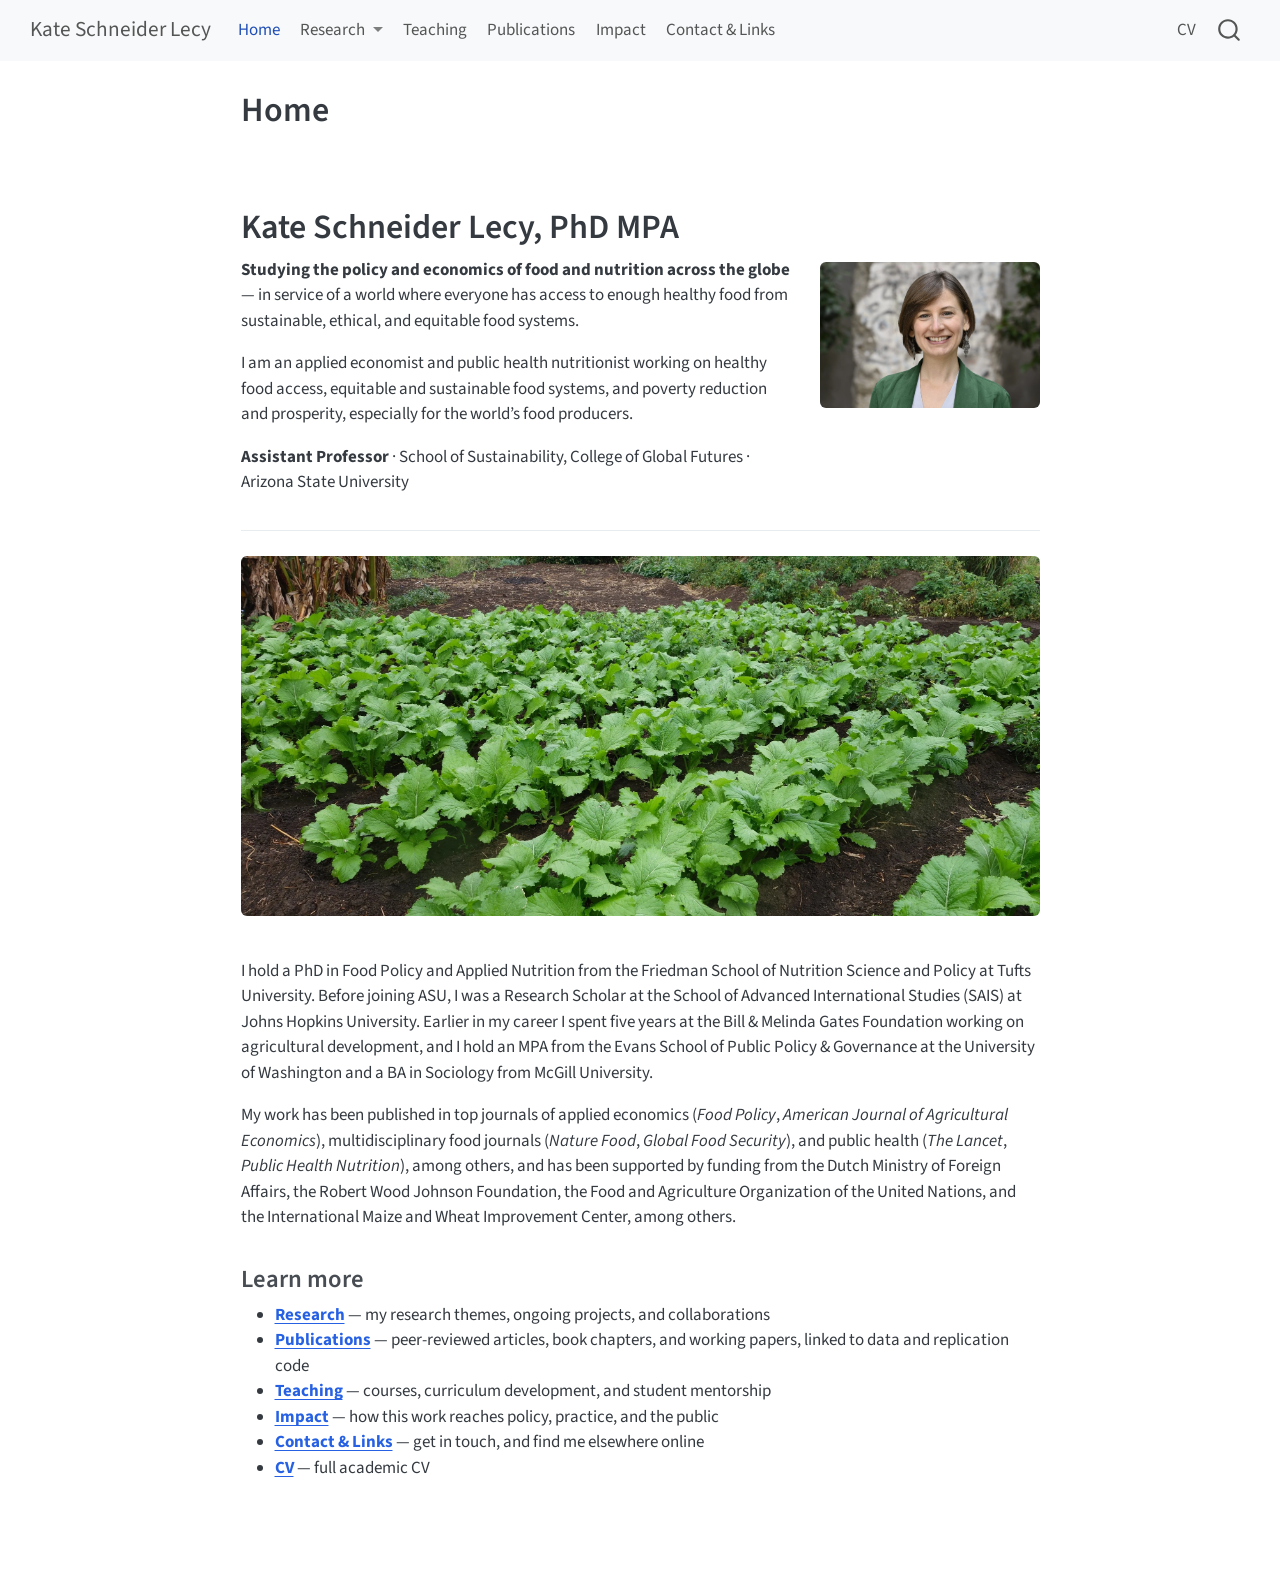
==== commit 74749601: "Rebuild site: 2026-10-23" ====
--- a/docs/index.html
+++ b/docs/index.html
@@ -2,7 +2,7 @@
 <html xmlns="http://www.w3.org/1999/xhtml" lang="en" xml:lang="en"><head>
 
 <meta charset="utf-8">
-<meta name="generator" content="quarto-1.9.38">
+<meta name="generator" content="quarto-1.10.18">
 
 <meta name="viewport" content="width=device-width, initial-scale=1.0, user-scalable=yes">
 
@@ -12,10 +12,13 @@
 /* Default styles provided by pandoc.
 ** See https://pandoc.org/MANUAL.html#variables-for-html for config info.
 */
-code{white-space: pre-wrap;}
 span.smallcaps{font-variant: small-caps;}
-div.columns{display: flex; gap: min(4vw, 1.5em);}
-div.column{flex: auto; overflow-x: auto;}
+div.columns{display: flex; gap: 1.5em;}
+div.column{flex: auto;}
+@media screen {
+div.columns{gap: min(4vw, 1.5em);}
+div.column{overflow-x: auto;}
+}
 div.hanging-indent{margin-left: 1.5em; text-indent: -1.5em;}
 ul.task-list{list-style: none;}
 ul.task-list li input[type="checkbox"] {
@@ -39,10 +42,10 @@
 <script src="site_libs/quarto-html/tippy.umd.min.js"></script>
 <script src="site_libs/quarto-html/anchor.min.js"></script>
 <link href="site_libs/quarto-html/tippy.css" rel="stylesheet">
-<link href="site_libs/quarto-html/quarto-syntax-highlighting-15634bcf2e68342d4ad2dfa704d543f6.css" rel="stylesheet" id="quarto-text-highlighting-styles">
+<link href="site_libs/quarto-html/quarto-syntax-highlighting-64a204ab8560d761af7679ceaba22944.css" rel="stylesheet" id="quarto-text-highlighting-styles">
 <script src="site_libs/bootstrap/bootstrap.min.js"></script>
 <link href="site_libs/bootstrap/bootstrap-icons.css" rel="stylesheet">
-<link href="site_libs/bootstrap/bootstrap-a0f9fd0d421825b736dc1bbcbcba2219.min.css" rel="stylesheet" append-hash="true" id="quarto-bootstrap" data-mode="light">
+<link href="site_libs/bootstrap/bootstrap-172ba59bd5e0b52282274ba0c0cc16fc.min.css" rel="stylesheet" append-hash="true" id="quarto-bootstrap" data-mode="light">
 <script id="quarto-search-options" type="application/json">{
   "location": "navbar",
   "copy-button": false,
@@ -275,7 +278,7 @@
     }
       var localhostRegex = new RegExp(/^(?:http|https):\/\/localhost\:?[0-9]*\//);
       var mailtoRegex = new RegExp(/^mailto:/);
-        var filterRegex = new RegExp("https:\/\/www\.kateschneider\.com");
+        var filterRegex = new RegExp("https:\/\/kateschneiderlecy\.com");
       var isInternal = (href) => {
           return filterRegex.test(href) || localhostRegex.test(href) || mailtoRegex.test(href);
       }
--- a/docs/site_libs/quarto-html/quarto-syntax-highlighting-64a204ab8560d761af7679ceaba22944.css
+++ b/docs/site_libs/quarto-html/quarto-syntax-highlighting-64a204ab8560d761af7679ceaba22944.css
@@ -0,0 +1,236 @@
+/* quarto syntax highlight colors */
+:root {
+  --quarto-hl-ot-color: #003B4F;
+  --quarto-hl-at-color: #657422;
+  --quarto-hl-ss-color: #20794D;
+  --quarto-hl-an-color: #5E5E5E;
+  --quarto-hl-fu-color: #4758AB;
+  --quarto-hl-st-color: #20794D;
+  --quarto-hl-cf-color: #003B4F;
+  --quarto-hl-op-color: #5E5E5E;
+  --quarto-hl-er-color: #AD0000;
+  --quarto-hl-bn-color: #AD0000;
+  --quarto-hl-al-color: #AD0000;
+  --quarto-hl-va-color: #111111;
+  --quarto-hl-bu-color: inherit;
+  --quarto-hl-ex-color: inherit;
+  --quarto-hl-pp-color: #AD0000;
+  --quarto-hl-in-color: #5E5E5E;
+  --quarto-hl-vs-color: #20794D;
+  --quarto-hl-wa-color: #5E5E5E;
+  --quarto-hl-do-color: #5E5E5E;
+  --quarto-hl-im-color: #00769E;
+  --quarto-hl-ch-color: #20794D;
+  --quarto-hl-dt-color: #AD0000;
+  --quarto-hl-fl-color: #AD0000;
+  --quarto-hl-co-color: #5E5E5E;
+  --quarto-hl-cv-color: #5E5E5E;
+  --quarto-hl-cn-color: #8f5902;
+  --quarto-hl-sc-color: #5E5E5E;
+  --quarto-hl-dv-color: #AD0000;
+  --quarto-hl-kw-color: #003B4F;
+}
+
+/* other quarto variables */
+:root {
+  --quarto-font-monospace: SFMono-Regular, Menlo, Monaco, Consolas, "Liberation Mono", "Courier New", monospace;
+}
+
+/* syntax highlight based on Pandoc's rules */
+pre > code.sourceCode > span {
+  color: #003B4F;
+}
+
+code.sourceCode > span {
+  color: #003B4F;
+}
+
+div.sourceCode,
+div.sourceCode pre.sourceCode {
+  color: #003B4F;
+}
+
+/* Normal */
+code span {
+  color: #003B4F;
+}
+
+/* Alert */
+code span.al {
+  color: #AD0000;
+  font-style: inherit;
+}
+
+/* Annotation */
+code span.an {
+  color: #5E5E5E;
+  font-style: inherit;
+}
+
+/* Attribute */
+code span.at {
+  color: #657422;
+  font-style: inherit;
+}
+
+/* BaseN */
+code span.bn {
+  color: #AD0000;
+  font-style: inherit;
+}
+
+/* BuiltIn */
+code span.bu {
+  font-style: inherit;
+}
+
+/* ControlFlow */
+code span.cf {
+  color: #003B4F;
+  font-weight: bold;
+  font-style: inherit;
+}
+
+/* Char */
+code span.ch {
+  color: #20794D;
+  font-style: inherit;
+}
+
+/* Constant */
+code span.cn {
+  color: #8f5902;
+  font-style: inherit;
+}
+
+/* Comment */
+code span.co {
+  color: #5E5E5E;
+  font-style: inherit;
+}
+
+/* CommentVar */
+code span.cv {
+  color: #5E5E5E;
+  font-style: italic;
+}
+
+/* Documentation */
+code span.do {
+  color: #5E5E5E;
+  font-style: italic;
+}
+
+/* DataType */
+code span.dt {
+  color: #AD0000;
+  font-style: inherit;
+}
+
+/* DecVal */
+code span.dv {
+  color: #AD0000;
+  font-style: inherit;
+}
+
+/* Error */
+code span.er {
+  color: #AD0000;
+  font-style: inherit;
+}
+
+/* Extension */
+code span.ex {
+  font-style: inherit;
+}
+
+/* Float */
+code span.fl {
+  color: #AD0000;
+  font-style: inherit;
+}
+
+/* Function */
+code span.fu {
+  color: #4758AB;
+  font-style: inherit;
+}
+
+/* Import */
+code span.im {
+  color: #00769E;
+  font-style: inherit;
+}
+
+/* Information */
+code span.in {
+  color: #5E5E5E;
+  font-style: inherit;
+}
+
+/* Keyword */
+code span.kw {
+  color: #003B4F;
+  font-weight: bold;
+  font-style: inherit;
+}
+
+/* Operator */
+code span.op {
+  color: #5E5E5E;
+  font-style: inherit;
+}
+
+/* Other */
+code span.ot {
+  color: #003B4F;
+  font-style: inherit;
+}
+
+/* Preprocessor */
+code span.pp {
+  color: #AD0000;
+  font-style: inherit;
+}
+
+/* SpecialChar */
+code span.sc {
+  color: #5E5E5E;
+  font-style: inherit;
+}
+
+/* SpecialString */
+code span.ss {
+  color: #20794D;
+  font-style: inherit;
+}
+
+/* String */
+code span.st {
+  color: #20794D;
+  font-style: inherit;
+}
+
+/* Variable */
+code span.va {
+  color: #111111;
+  font-style: inherit;
+}
+
+/* VerbatimString */
+code span.vs {
+  color: #20794D;
+  font-style: inherit;
+}
+
+/* Warning */
+code span.wa {
+  color: #5E5E5E;
+  font-style: italic;
+}
+
+.prevent-inlining {
+  content: "</";
+}
+
+/*# sourceMappingURL=9d8d5bb603a83b8298b89080a598c93b.css.map */
